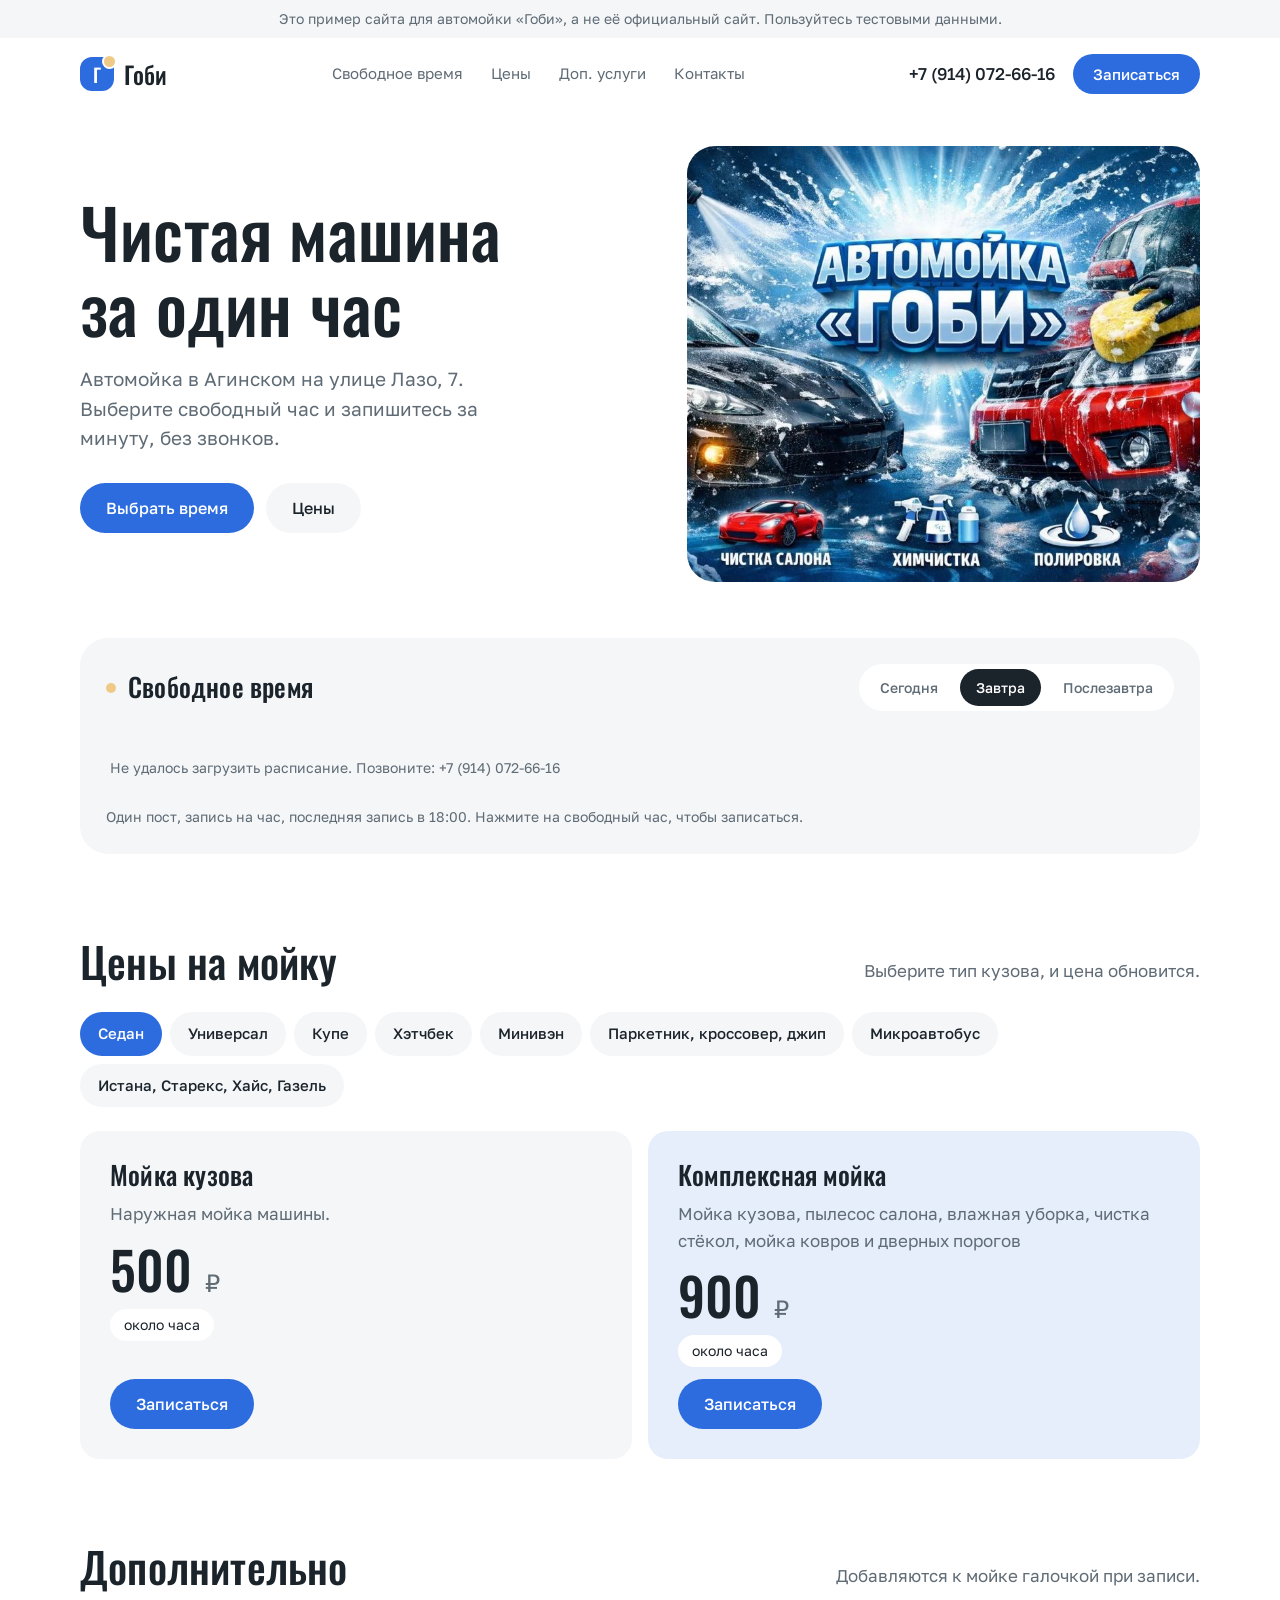
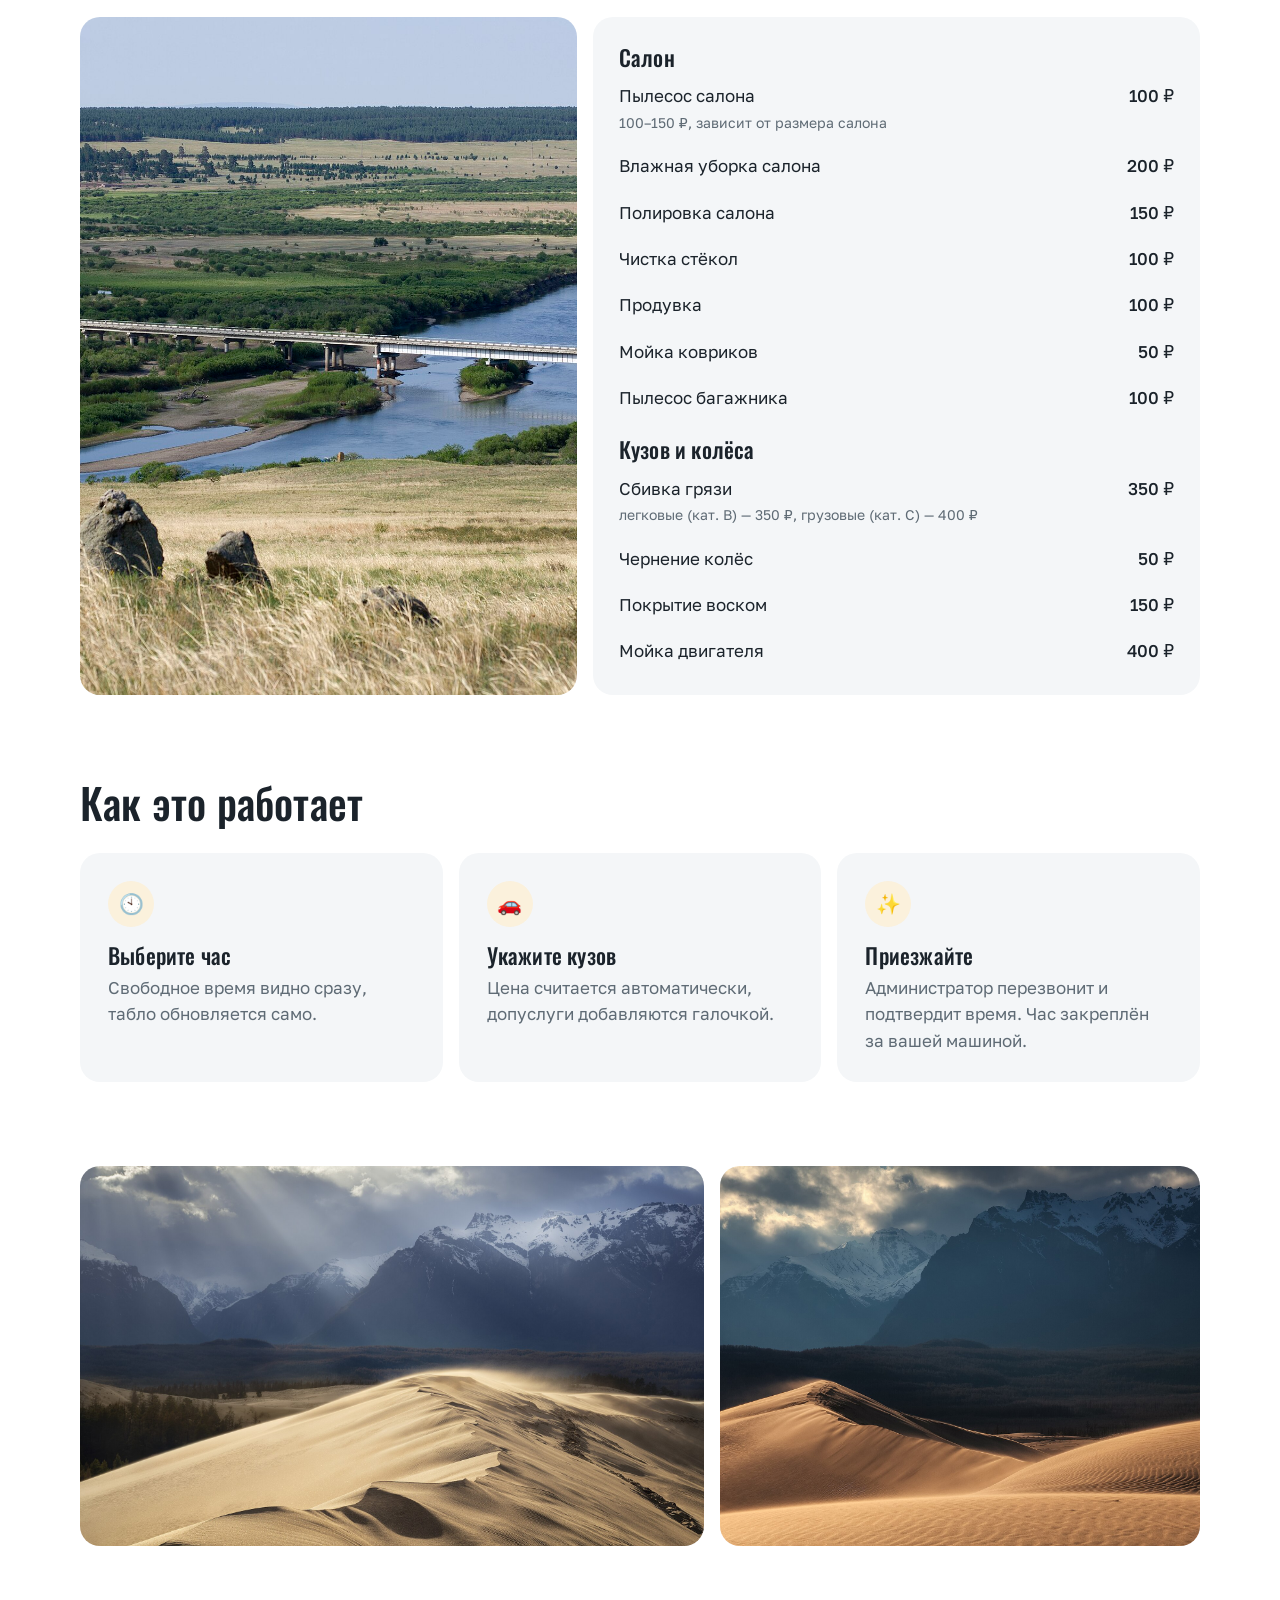
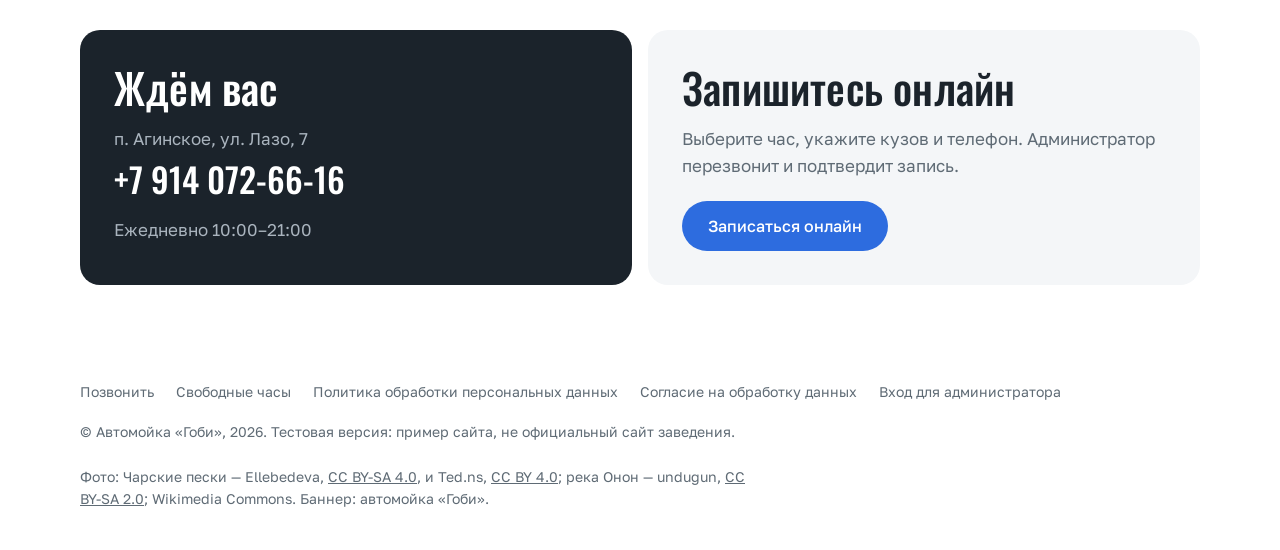
==== index.html @ 4abac0bd "Add files via upload" ====
<!DOCTYPE html>
<html lang="ru">
<head>
<meta name="robots" content="noindex">
<meta charset="utf-8">
<!-- Странице можно грузить только свои файлы, обращаться только к Worker и (после согласия на cookie) к Метрике -->
<meta http-equiv="Content-Security-Policy" content="default-src 'self'; script-src 'self' 'unsafe-inline' https://mc.yandex.ru https://yastatic.net; style-src 'self' 'unsafe-inline'; img-src 'self' data: https://mc.yandex.ru https://mc.yandex.com; font-src 'self'; connect-src 'self' https://gobi-zayavki.kenny-ki.workers.dev https://mc.yandex.ru https://mc.yandex.com; frame-src 'none'; object-src 'none'; base-uri 'self'; form-action 'self'">
<meta name="referrer" content="strict-origin-when-cross-origin">
<meta name="viewport" content="width=device-width, initial-scale=1">
<title>Автомойка «Гоби» — мойка кузова и комплекс в Агинском</title>
<meta name="description" content="Автомойка «Гоби», п. Агинское, ул. Лазо, 7. Мойка кузова от 400 ₽, комплексная мойка от 850 ₽. Онлайн-запись на свободный час, ежедневно с 10:00 до 21:00.">
<meta name="theme-color" content="#ffffff">
<link rel="icon" type="image/png" href="favicon.png">
<link rel="apple-touch-icon" href="apple-touch-icon.png">
<link rel="stylesheet" href="fonts/fonts.css">
<style>
/* «Гоби», новый дизайн: белый фон, мягкие серо-голубые плашки, графитовый текст, синий акцент.
   Изюминка — живое табло свободных часов и песочная точка (отсылка к Гоби) у логотипа и табло. */
:root{
  --bg:#ffffff; --soft:#f4f6f8; --deep:#e9edf1; --ink:#1b232b; --mute:#5f6b75;
  --blue:#2d6cdf; --blue-h:#2358bb; --blue-soft:#e6eefc;
  --sand:#f0c987; --sand-soft:#fbf1dc;
  --r:20px; --r-s:14px;
  --display:Oswald,"Arial Narrow",sans-serif; --text:"Golos Text",system-ui,sans-serif;
}
*{box-sizing:border-box;margin:0}
html{scroll-behavior:smooth;scroll-padding-top:80px;-webkit-text-size-adjust:100%}
body{background:var(--bg);color:var(--ink);font:400 17px/1.55 var(--text);-webkit-font-smoothing:antialiased;overflow-x:hidden}
body.lock{overflow:hidden}
img{display:block;width:100%;height:100%;object-fit:cover}
a{color:inherit;text-decoration:none}
button,input,select{font:inherit;color:inherit}
:focus-visible{outline:3px solid var(--blue);outline-offset:3px}
::selection{background:var(--blue-soft)}
.skip{position:absolute;left:-9999px}.skip:focus{left:16px;top:8px;z-index:99;background:var(--ink);color:#fff;padding:8px 14px;border-radius:999px}
.wrap{max-width:1160px;margin:0 auto;padding:0 20px}
h1,h2,h3{font-family:var(--display);font-weight:500;letter-spacing:.2px;line-height:1.1}
h1{font-size:clamp(40px,6vw,68px)}
h2{font-size:clamp(30px,4vw,42px)}
.btn{display:inline-flex;align-items:center;justify-content:center;gap:8px;border:0;cursor:pointer;font:500 16px var(--text);padding:15px 26px;border-radius:999px;background:var(--blue);color:#fff;transition:transform .2s,background .2s}
.btn:hover{background:var(--blue-h);transform:translateY(-2px)}
.btn:disabled{opacity:.6;cursor:default;transform:none}
.btn.soft{background:var(--soft);color:var(--ink)}
.btn.soft:hover{background:var(--deep)}
.live{display:inline-block;width:10px;height:10px;border-radius:50%;background:var(--sand);animation:pulse 2s infinite;flex:none}
@keyframes pulse{0%{box-shadow:0 0 0 0 rgba(240,201,135,.9)}70%,100%{box-shadow:0 0 0 10px rgba(240,201,135,0)}}

/* плашка тестовой версии */
.demo{background:var(--soft);font-size:14px;text-align:center;padding:8px 20px;color:var(--mute)}

/* шапка */
header{position:sticky;top:0;z-index:40;background:rgba(255,255,255,.96)}
.nav{display:flex;align-items:center;justify-content:space-between;height:72px;gap:16px}
.logo{display:flex;align-items:center;gap:10px;font:500 24px var(--display)}
.logo i{width:34px;height:34px;border-radius:12px;background:var(--blue);color:#fff;display:grid;place-items:center;font-style:normal;font-size:19px;position:relative}
.logo i::after{content:"";position:absolute;right:-3px;top:-3px;width:11px;height:11px;border-radius:50%;background:var(--sand);border:2px solid #fff}
nav{display:flex;gap:28px;color:var(--mute);font-size:15px}
nav a:hover{color:var(--ink)}
.nav-r{display:flex;align-items:center;gap:18px}
.nav-r .btn{padding:11px 20px;font-size:15px}
.tel{font-weight:500}
@media(max-width:860px){nav{display:none}}
@media(max-width:520px){.tel{display:none}}

/* первый экран */
.hero{display:grid;grid-template-columns:1.05fr .95fr;gap:40px;align-items:center;padding:36px 0 56px}
.hero .lead{color:var(--mute);font-size:19px;margin:20px 0 30px;max-width:470px}
.hero .cta{display:flex;gap:12px;flex-wrap:wrap}
.hero .pic{border-radius:28px;overflow:hidden;aspect-ratio:4/3.4;background:var(--soft)}
@media(max-width:820px){.hero{grid-template-columns:1fr;padding-top:12px;gap:24px}.hero .pic{order:-1;aspect-ratio:16/11}}

/* табло — изюминка */
.board{background:var(--soft);border-radius:28px;padding:26px;margin-bottom:84px}
.board-top{display:flex;justify-content:space-between;align-items:center;gap:16px;flex-wrap:wrap;margin-bottom:18px}
.board h2{font-size:26px;display:flex;align-items:center;gap:12px}
.tabs{display:flex;gap:6px;background:#fff;padding:5px;border-radius:999px;overflow-x:auto;scrollbar-width:none}
.tabs button{border:0;background:none;cursor:pointer;font-weight:500;font-size:14px;padding:8px 16px;border-radius:999px;color:var(--mute);white-space:nowrap}
.tabs button[aria-pressed="true"]{background:var(--ink);color:#fff}
.hours{display:grid;grid-template-columns:repeat(auto-fill,minmax(96px,1fr));gap:10px}
.hour{border:0;font:500 18px var(--display);letter-spacing:.5px;padding:16px 0;border-radius:16px;text-align:center;background:transparent;color:#a9b3bd}
.hour.busy,.hour.past{text-decoration:line-through}
.hour.wait{color:var(--mute);text-decoration:none}
.hour.free{background:#fff;color:var(--blue);cursor:pointer;transition:transform .2s,background .2s,color .2s}
.hour.free:hover,.hour.free:focus-visible{background:var(--blue);color:#fff;transform:translateY(-3px)}
.board .note{margin-top:14px;color:var(--mute);font-size:14px}
.hours > p,.hours > .wait:only-child{grid-column:1/-1;text-align:left;padding:16px 4px;margin:0;font:400 16px var(--text);text-decoration:none}
@media(max-width:600px){.board{padding:20px 16px}.hours{grid-template-columns:repeat(3,1fr)}}

/* разделы */
section{margin-bottom:84px}
.head{display:flex;justify-content:space-between;align-items:end;gap:20px;flex-wrap:wrap;margin-bottom:28px}
.head p{color:var(--mute);max-width:380px}

/* цены */
.chips{display:flex;gap:8px;flex-wrap:wrap;margin-bottom:24px}
.chips button{border:0;cursor:pointer;font-weight:500;font-size:15px;padding:10px 18px;border-radius:999px;background:var(--soft);transition:background .2s}
.chips button:hover{background:var(--deep)}
.chips button[aria-pressed="true"]{background:var(--blue);color:#fff}
.plans{display:grid;grid-template-columns:1fr 1fr;gap:16px}
.plan{border-radius:var(--r);padding:30px;background:var(--soft);display:flex;flex-direction:column;gap:12px}
.plan.hl{background:var(--blue-soft)}
.plan h3{font-size:26px}
.plan .price{font:500 52px/1.1 var(--display)}
.plan .price span{font-size:24px;color:var(--mute)}
.plan p{color:var(--mute)}
.plan .time{display:inline-block;align-self:flex-start;background:#fff;border-radius:999px;padding:5px 14px;font-size:14px}
.plan .btn{align-self:flex-start;margin-top:auto}
@media(max-width:700px){.plans{grid-template-columns:1fr}.plan{padding:24px}}

/* допуслуги */
.extras{display:grid;grid-template-columns:.9fr 1.1fr;gap:16px}
.extras .pic{border-radius:var(--r);overflow:hidden;min-height:340px}
.list{background:var(--soft);border-radius:var(--r);padding:12px 26px 20px}
.list h3{font-size:22px;margin:16px 0 4px}
.list ul{list-style:none;padding:0}
.list li{display:grid;grid-template-columns:1fr auto;gap:2px 12px;padding:10px 0}
.list li b{font-weight:500;white-space:nowrap}
.list li small{grid-column:1/-1;color:var(--mute);font-size:14px}
@media(max-width:820px){.extras{grid-template-columns:1fr}.extras .pic{min-height:220px}}

/* как это работает */
.steps{display:grid;grid-template-columns:repeat(3,1fr);gap:16px}
.step{background:var(--soft);border-radius:var(--r);padding:28px}
.step i{width:46px;height:46px;border-radius:50%;background:var(--sand-soft);display:grid;place-items:center;margin-bottom:16px;font-style:normal;font-size:20px}
.step h3{font-size:22px;margin-bottom:8px}
.step p{color:var(--mute)}
@media(max-width:700px){.steps{grid-template-columns:1fr}}

/* фото */
.strip{display:grid;grid-template-columns:1.3fr 1fr;grid-template-rows:380px;gap:16px}
.strip figure{border-radius:var(--r);overflow:hidden}
@media(max-width:700px){.strip{grid-template-columns:1fr;grid-template-rows:none}.strip figure{aspect-ratio:16/10}}

/* контакты */
.contact{display:grid;grid-template-columns:1fr 1fr;gap:16px}
.card{border-radius:var(--r);padding:34px;background:var(--soft)}
.card.dark{background:var(--ink);color:#fff}
.card.dark p{color:#aab4be}
.card.dark a:hover{text-decoration:underline;text-underline-offset:4px}
.card h2{margin-bottom:16px}
.card .big{font:500 34px/1.2 var(--display);display:block;margin:6px 0 18px}
.card .txt{color:var(--mute);margin-bottom:22px}
@media(max-width:700px){.contact{grid-template-columns:1fr}.card{padding:26px}}

/* подвал */
footer{padding:12px 0 40px;color:var(--mute);font-size:14px}
footer .lnk{display:flex;flex-wrap:wrap;gap:8px 22px;margin-bottom:18px}
footer .lnk a:hover,footer .lnk button:hover{color:var(--ink)}
footer .legal{display:flex;justify-content:space-between;gap:24px;flex-wrap:wrap}
footer .legal p{max-width:680px}
footer .legal a{text-decoration:underline}
.cclink{font:inherit;color:inherit;background:none;border:0;padding:0;cursor:pointer}

/* запись: выезжающая панель */
#book{position:fixed;inset:0;z-index:60;visibility:hidden;transition:visibility 0s .38s}
#book.open{visibility:visible;transition:none}
.ovl{position:absolute;inset:0;background:rgba(27,35,43,.45);opacity:0;transition:opacity .3s}
#book.open .ovl{opacity:1}
.drawer{position:absolute;top:0;right:0;bottom:0;width:min(500px,100%);background:#fff;border-radius:28px 0 0 28px;overflow:hidden;display:flex;flex-direction:column;transform:translateX(100%);transition:transform .38s cubic-bezier(.2,.8,.2,1)}
#book.open .drawer{transform:none}
@media(max-width:520px){.drawer{border-radius:0}}
.dh{display:flex;align-items:center;justify-content:space-between;padding:18px 24px;background:var(--soft)}
.dh h2{font-size:28px;display:flex;align-items:center;gap:10px}
.dh h2:focus{outline:none}
.x{width:46px;height:46px;border:0;border-radius:50%;background:#fff;cursor:pointer;display:grid;place-items:center;transition:background .2s}
.x:hover{background:var(--blue-soft)}
.x svg{width:20px;height:20px;stroke:var(--ink);stroke-width:2;fill:none}
.db{flex:1;overflow-y:auto;padding:24px;overscroll-behavior:contain}
#f{display:grid;gap:20px}
#f label,.field{display:grid;gap:8px}
.lbl{font-weight:500}
#f select,#f input:not([type=checkbox]){width:100%;min-height:52px;padding:12px 16px;border:0;border-radius:var(--r-s);background:var(--soft);color:var(--ink);font-size:16px}
#f select{-webkit-appearance:none;appearance:none;padding-right:44px;background:var(--soft) url("data:image/svg+xml,%3Csvg xmlns='http://www.w3.org/2000/svg' viewBox='0 0 24 24' fill='none' stroke='%231b232b' stroke-width='2'%3E%3Cpath d='m6 9 6 6 6-6'/%3E%3C/svg%3E") no-repeat right 14px center/18px}
#f select:focus,#f input:not([type=checkbox]):focus{outline:2px solid var(--blue);outline-offset:0}
input::placeholder{color:var(--mute)}
.hint{font-size:14px;color:var(--mute)}
details.more summary{cursor:pointer;color:var(--blue);font-weight:500;list-style:none;display:flex;align-items:center;gap:8px;min-height:40px}
details.more summary::-webkit-details-marker{display:none}
details.more summary::before{content:"+";width:26px;height:26px;border-radius:50%;background:var(--blue-soft);display:grid;place-items:center;transition:transform .2s}
details.more[open] summary::before{transform:rotate(45deg)}
.ex{display:grid;gap:2px;margin-top:6px}
.ex label{display:grid!important;grid-template-columns:22px 1fr auto;align-items:center;gap:12px!important;min-height:42px;cursor:pointer}
.ex input{width:20px;height:20px;accent-color:var(--blue)}
.ex b{font-weight:500;white-space:nowrap}
.sum{display:flex;justify-content:space-between;align-items:center;gap:12px;padding:16px 18px;border-radius:var(--r-s);background:var(--sand-soft)}
.sum small{display:block;color:var(--mute);font-size:13px}
.sum b{font:500 30px/1 var(--display);white-space:nowrap}
.dd{display:flex;gap:8px;overflow-x:auto;padding-bottom:4px;scrollbar-width:none}
.dd button{flex:0 0 auto;border:0;cursor:pointer;background:var(--soft);border-radius:16px;padding:10px 14px;min-width:66px;font-size:13px;color:var(--mute);transition:background .2s}
.dd button b{display:block;font:500 20px var(--display);color:var(--ink)}
.dd button.on{background:var(--ink);color:#c9d1d9}
.dd button.on b{color:#fff}
.picked{margin-bottom:10px;color:var(--mute);font-size:14px}
.slots{display:grid;grid-template-columns:repeat(auto-fill,minmax(84px,1fr));gap:8px}
.slot{min-height:46px;border:0;border-radius:999px;background:var(--soft);cursor:pointer;font:500 16px var(--display);letter-spacing:.4px;transition:background .15s}
.slot:hover{background:var(--blue-soft)}
.slot.on{background:var(--blue);color:#fff}
.consent{grid-template-columns:22px 1fr!important;align-items:start;font-size:14px;color:var(--mute)}
.consent input{width:20px;height:20px;margin-top:2px;accent-color:var(--blue)}
.consent a{color:var(--blue)}
.ok{display:none;text-align:center;padding:40px 10px}
.ok i{width:72px;height:72px;border-radius:50%;background:var(--blue-soft);display:grid;place-items:center;margin:0 auto 18px;font-style:normal;font-size:32px;color:var(--blue)}
.ok h3{font-size:28px;margin-bottom:10px}
.ok p{color:var(--mute);margin-bottom:24px}
.err{display:none;margin-top:16px;padding:14px 16px;border-radius:var(--r-s);background:#fbe4de;color:#8a2a1c}
.hp{position:absolute;left:-9999px;width:1px;height:1px;overflow:hidden}

/* согласие на cookie (появляется, только если подключена Метрика) */
.cc{position:fixed;left:16px;right:16px;bottom:calc(16px + env(safe-area-inset-bottom));z-index:50;max-width:520px;margin:0 auto;padding:16px 18px;border-radius:18px;background:#fff;box-shadow:0 10px 40px rgba(27,35,43,.18);font-size:14px;line-height:1.5}
.cc a{text-decoration:underline}
.cc .row{display:flex;flex-wrap:wrap;gap:8px;margin-top:12px}
.cc .btn{padding:10px 18px}
.cc .btn.ghost{background:var(--soft);color:var(--ink)}

@media (prefers-reduced-motion:reduce){
  html{scroll-behavior:auto}
  .drawer,.ovl{transition:none}
  .live{animation:none}
}
</style>
</head>
<body>
<a class="skip" href="#tablo">Перейти к записи</a>
<div class="demo" role="note">Это пример сайта для автомойки «Гоби», а не её официальный сайт. Пользуйтесь тестовыми данными.</div>

<header>
  <div class="wrap nav">
    <a class="logo" href="#" aria-label="Автомойка «Гоби», наверх"><i aria-hidden="true">Г</i>Гоби</a>
    <nav aria-label="Разделы"><a href="#tablo">Свободное время</a><a href="#ceny">Цены</a><a href="#dop">Доп. услуги</a><a href="#kontakty">Контакты</a></nav>
    <div class="nav-r">
      <a class="tel" id="h-tel" href="tel:+79140726616">+7 (914) 072-66-16</a>
      <button class="btn" type="button" data-book>Записаться</button>
    </div>
  </div>
</header>

<main class="wrap">

  <div class="hero">
    <div>
      <h1>Чистая машина за&nbsp;один час</h1>
      <p class="lead">Автомойка в Агинском на улице Лазо, 7. Выберите свободный час и запишитесь за минуту, без звонков.</p>
      <div class="cta">
        <a class="btn" href="#tablo">Выбрать время</a>
        <a class="btn soft" href="#ceny">Цены</a>
      </div>
    </div>
    <div class="pic"><img src="img/banner.jpg" width="1000" height="666" alt="Баннер автомойки «Гоби»" fetchpriority="high"></div>
  </div>

  <div class="board" id="tablo" role="region" aria-labelledby="h-tablo">
    <div class="board-top">
      <h2 id="h-tablo"><span class="live" aria-hidden="true"></span>Свободное время</h2>
      <div class="tabs" id="days-tabs" aria-label="День"></div>
    </div>
    <div class="hours" id="rows" aria-live="polite"><span class="hour wait">Загружаем…</span></div>
    <noscript><p class="note">Расписание видно с включённым JavaScript. Записаться можно по телефону +7 914 072-66-16.</p></noscript>
    <p class="note" id="board-note">Один пост, запись на час, последняя запись в 18:00. Нажмите на свободный час, чтобы записаться.</p>
  </div>

  <section id="ceny" aria-labelledby="h-ceny">
    <div class="head">
      <h2 id="h-ceny">Цены на мойку</h2>
      <p>Выберите тип кузова, и цена обновится.</p>
    </div>
    <div class="chips" id="chips" aria-label="Тип кузова"></div>
    <div class="plans" id="plans"></div>
  </section>

  <section id="dop" aria-labelledby="h-dop">
    <div class="head"><h2 id="h-dop">Дополнительно</h2><p>Добавляются к мойке галочкой при записи.</p></div>
    <div class="extras">
      <figure class="pic"><img src="img/onon.jpg" width="1920" height="1272" alt="Степь и река Онон в Забайкальском крае" loading="lazy"></figure>
      <div class="list" id="extras-list"></div>
    </div>
  </section>

  <section aria-labelledby="h-how">
    <div class="head"><h2 id="h-how">Как это работает</h2></div>
    <div class="steps">
      <div class="step"><i aria-hidden="true">🕙</i><h3>Выберите час</h3><p>Свободное время видно сразу, табло обновляется само.</p></div>
      <div class="step"><i aria-hidden="true">🚗</i><h3>Укажите кузов</h3><p>Цена считается автоматически, допуслуги добавляются галочкой.</p></div>
      <div class="step"><i aria-hidden="true">✨</i><h3>Приезжайте</h3><p>Администратор перезвонит и подтвердит время. Час закреплён за вашей машиной.</p></div>
    </div>
  </section>

  <section aria-label="Забайкалье">
    <div class="strip">
      <figure><img src="img/chara.jpg" width="1920" height="1284" alt="Чарские пески, Забайкальский край" loading="lazy"></figure>
      <figure><img src="img/desert.jpg" width="1920" height="1280" alt="Дюны Чарских песков на фоне гор" loading="lazy"></figure>
    </div>
  </section>

  <section id="kontakty" aria-labelledby="h-kont">
    <div class="contact">
      <div class="card dark">
        <h2 id="h-kont">Ждём вас</h2>
        <p><a id="c-addr" href="https://yandex.ru/maps/?text=%D0%90%D0%B3%D0%B8%D0%BD%D1%81%D0%BA%D0%BE%D0%B5%2C%20%D1%83%D0%BB%D0%B8%D1%86%D0%B0%20%D0%9B%D0%B0%D0%B7%D0%BE%2C%207" target="_blank" rel="noopener">п. Агинское, ул. Лазо, 7</a></p>
        <a class="big" id="c-tel" href="tel:+79140726616">+7 914 072-66-16</a>
        <p id="c-hrs">Ежедневно 10:00–21:00</p>
      </div>
      <div class="card">
        <h2>Запишитесь онлайн</h2>
        <p class="txt">Выберите час, укажите кузов и телефон. Администратор перезвонит и подтвердит запись.</p>
        <button class="btn" type="button" data-book>Записаться онлайн</button>
      </div>
    </div>
  </section>
</main>

<footer>
  <div class="wrap">
    <div class="lnk" id="foot-lnk">
      <a href="tel:+79140726616">Позвонить</a>
      <a href="#tablo">Свободные часы</a>
      <a href="privacy.html">Политика обработки персональных данных</a>
      <a href="soglasie.html">Согласие на обработку данных</a>
      <a href="admin.html">Вход для администратора</a>
    </div>
    <div class="legal">
      <p>© <span id="fbrand">Автомойка «Гоби»</span>, 2026. Тестовая версия: пример сайта, не официальный сайт заведения.</p>
      <p>Фото: Чарские пески — Ellebedeva, <a href="https://creativecommons.org/licenses/by-sa/4.0/" target="_blank" rel="noopener">CC BY-SA 4.0</a>, и Ted.ns, <a href="https://creativecommons.org/licenses/by/4.0/" target="_blank" rel="noopener">CC BY 4.0</a>; река Онон — undugun, <a href="https://creativecommons.org/licenses/by-sa/2.0/" target="_blank" rel="noopener">CC BY-SA 2.0</a>; Wikimedia Commons. Баннер: автомойка «Гоби».</p>
    </div>
  </div>
</footer>

<div id="book">
  <div class="ovl" id="ovl"></div>
  <aside class="drawer" id="drawer" role="dialog" aria-modal="true" aria-labelledby="dtitle" aria-hidden="true">
    <div class="dh">
      <h2 id="dtitle" tabindex="-1"><span class="live" aria-hidden="true"></span>Запись на мойку</h2>
      <button class="x" type="button" id="dclose" aria-label="Закрыть"><svg viewBox="0 0 24 24" aria-hidden="true"><path d="M6 6l12 12M18 6 6 18"/></svg></button>
    </div>
    <div class="db">
      <form id="f">
        <label><span class="lbl">Кузов</span><select name="level" id="level"></select></label>
        <label><span class="lbl">Мойка</span><select name="service" id="svc"></select></label>
        <details class="more" id="more"><summary>Добавить услуги</summary><div class="ex" id="ex"></div></details>
        <p class="sum" id="sum"></p>
        <div class="field"><span class="lbl">День</span><div class="dd" id="days"></div></div>
        <div class="field"><span class="lbl">Время</span><div id="times" aria-live="polite"></div></div>
        <label><span class="lbl">Имя</span><input name="name" required autocomplete="given-name" maxlength="40" placeholder="Как к вам обращаться"></label>
        <label><span class="lbl">Телефон</span><input name="phone" aria-describedby="phint" type="tel" inputmode="tel" required autocomplete="tel" maxlength="18" placeholder="+7 (___) ___-__-__" pattern="\+7 \(\d{3}\) \d{3}-\d{2}-\d{2}" title="Введите номер полностью: +7 (999) 123-45-67"><span class="hint" id="phint">Перезвоним, чтобы подтвердить время</span></label>
        <!-- ловушка для ботов: поле скрыто от людей и программ чтения с экрана -->
        <label class="hp" aria-hidden="true">Сайт<input name="website" tabindex="-1" autocomplete="off"></label>
        <label class="consent"><input type="checkbox" name="consent" required><span>Я даю <a href="soglasie.html" target="_blank" rel="noopener">согласие на обработку персональных данных</a> (имя и телефон) для записи на мойку</span></label>
        <button class="btn" type="submit">Отправить заявку</button>
      </form>
      <div class="ok" id="ok" role="status">
        <i aria-hidden="true">✓</i>
        <h3>Заявка принята</h3>
        <p id="ok-text">Мы перезвоним и подтвердим время.</p>
        <button class="btn" type="button" id="again">Готово</button>
      </div>
      <p class="err" id="err" role="alert"></p>
    </div>
  </aside>
</div>

<script>
var WORKER_URL = 'https://gobi-zayavki.kenny-ki.workers.dev';
var STEP = 60; // мойка записывает на целый час
var DAYKEYS = {'Пн':1,'Вт':2,'Ср':3,'Чт':4,'Пт':5,'Сб':6,'Вс':0};
function parseHours(o){
  var r = {};
  Object.keys(o).forEach(function(k){
    var m = /^(\d{1,2}):(\d{2})-(\d{1,2}):(\d{2})$/.exec(String(o[k]).trim());
    if (m && k in DAYKEYS) r[DAYKEYS[k]] = [+m[1] + m[2] / 60, +m[3] + m[4] / 60];
  });
  return r;
}
function el(t, c, x){ var n = document.createElement(t); if (c) n.className = c; if (x != null) n.textContent = x; return n; }
function money(n){ return String(n).replace(/\B(?=(\d{3})+(?!\d))/g, ' ') + ' ₽'; }
function p2(n){ return ('0' + n).slice(-2); }
function hm(m){ return p2(Math.floor(m / 60)) + ':' + (m % 60 ? '30' : '00'); }
function cells(start, dur){ var o = []; for (var m = start; m < start + dur; m += 30) o.push(hm(m)); return o; }
function isoOf(d){ return d.getFullYear() + '-' + p2(d.getMonth() + 1) + '-' + p2(d.getDate()); }
function fullDate(d){ return d.toLocaleDateString('ru-RU', {weekday:'long', day:'numeric', month:'long'}); }
function nowMin(){ var n = new Date(); return n.getHours() * 60 + n.getMinutes(); }

// Выезжающая форма
var book = document.getElementById('book'), drawer = document.getElementById('drawer'), lastFocus = null, api = null;
function openBook(opts){
  lastFocus = document.activeElement;
  document.body.classList.add('lock'); book.classList.add('open'); drawer.setAttribute('aria-hidden', 'false');
  if (api) api.prefill(opts || {});
  setTimeout(function(){ document.getElementById('dtitle').focus({preventScroll: true}); }, 350);
}
function closeBook(){
  document.body.classList.remove('lock'); book.classList.remove('open'); drawer.setAttribute('aria-hidden', 'true');
  if (lastFocus) lastFocus.focus({preventScroll: true});
}
document.addEventListener('click', function(e){
  var b = e.target.closest('[data-book]');
  if (b){ e.preventDefault(); openBook({service: b.dataset.service, level: b.dataset.level, date: b.dataset.date, time: b.dataset.time}); }
});
document.getElementById('ovl').onclick = closeBook;
document.getElementById('dclose').onclick = closeBook;
document.getElementById('again').onclick = closeBook;
document.addEventListener('keydown', function(e){
  if (!book.classList.contains('open')) return;
  if (e.key === 'Escape') closeBook();
  if (e.key === 'Tab'){ // фокус не уходит из формы
    var f = drawer.querySelectorAll('button,input,select,a[href],summary'), v = [].filter.call(f, function(x){ return x.offsetParent; });
    if (!v.length) return;
    if (e.shiftKey && document.activeElement === v[0]){ e.preventDefault(); v[v.length - 1].focus(); }
    else if (!e.shiftKey && document.activeElement === v[v.length - 1]){ e.preventDefault(); v[0].focus(); }
  }
});

// Занятые получасы по дням: общий запас для табло и формы
var busy = {};
function loadBusy(mid, iso, done){
  var key = mid + '|' + iso;
  if (Array.isArray(busy[key])){ done(); return; }
  fetch(WORKER_URL + '?master=' + mid + '&date=' + iso, {cache: 'no-store'})
    .then(function(r){ return r.ok ? r.json() : Promise.reject(); })
    .then(function(a){ busy[key] = a; })
    .catch(function(){ busy[key] = 'err'; })
    .then(done);
}

function start(CFG){
initCookies(CFG.metrika);
var AHEAD = CFG.ahead, SHOP = CFG.shop, LEVELS = CFG.levels, SERVICES = CFG.services;
var POSTS = CFG.masters.map(function(m){ return {id: m.id, name: m.name, h: parseHours(m.hours)}; }).filter(function(m){ return Object.keys(m.h).length; });
var POST = POSTS[0];
var MAIN = SERVICES.filter(function(s){ return LEVELS.some(function(l){ return s.prices[l] && s.prices[l].minutes; }); });
var EXTRAS = SERVICES.filter(function(s){ return MAIN.indexOf(s) < 0; });
function priceOf(s, l){ var p = s.prices[l]; return p ? p.price : null; }
function svcByName(n){ return SERVICES.filter(function(s){ return s.name === n; })[0]; }
function minPrice(s){ return Math.min.apply(null, LEVELS.map(function(l){ var p = priceOf(s, l); return p == null ? Infinity : p; })); }
function maxPrice(s){ return Math.max.apply(null, LEVELS.map(function(l){ var p = priceOf(s, l); return p == null ? -Infinity : p; })); }

// Контакты и часы из настроек
document.getElementById('c-hrs').textContent = SHOP.hours.map(function(r){ return r[0] + ' ' + r[1]; }).join(', ');
var telHref = 'tel:' + SHOP.phone.replace(/[^\d+]/g, '');
var tel = document.getElementById('c-tel'); tel.textContent = SHOP.phone.replace(/[()]/g, '').replace(/\s+/g, ' '); tel.href = telHref;
var ht = document.getElementById('h-tel'); ht.textContent = SHOP.phone; ht.href = telHref;

// ---- цены: кузов меняет цены в двух карточках ----
var A = MAIN[0], B = MAIN[1] || MAIN[0], curLevel = LEVELS[0];
var chipsEl = document.getElementById('chips'), plansEl = document.getElementById('plans'), planEls = [];
[A, B].forEach(function(s, i){
  if (i && B === A) return;
  var c = el('div', 'plan' + (i ? ' hl' : ''));
  c.appendChild(el('h3', '', s.name));
  c.appendChild(el('p', '', s.desc || 'Наружная мойка машины.'));
  var pr = el('div', 'price'); c.appendChild(pr);
  var tm = el('span', 'time'); c.appendChild(tm);
  var bt = el('button', 'btn', 'Записаться'); bt.type = 'button'; bt.dataset.book = ''; bt.dataset.service = s.name; c.appendChild(bt);
  plansEl.appendChild(c); planEls.push({s: s, pr: pr, tm: tm, bt: bt});
});
function setLevel(l){
  curLevel = l;
  [].forEach.call(chipsEl.children, function(b){ b.setAttribute('aria-pressed', b.textContent === l); });
  planEls.forEach(function(x){
    var p = x.s.prices[l]; x.pr.textContent = '';
    x.pr.appendChild(document.createTextNode(p ? String(p.price).replace(/\B(?=(\d{3})+(?!\d))/g, ' ') + ' ' : '—'));
    if (p) x.pr.appendChild(el('span', '', '₽'));
    x.tm.textContent = p && p.minutes ? (p.minutes === 60 ? 'около часа' : p.minutes + ' минут') : 'по записи';
    x.bt.dataset.level = l;
  });
}
LEVELS.forEach(function(l){ var b = el('button', '', l); b.type = 'button'; b.onclick = function(){ setLevel(l); }; chipsEl.appendChild(b); });
setLevel(curLevel);

// ---- список допуслуг ----
var xl = document.getElementById('extras-list'), GR = [];
EXTRAS.forEach(function(s){ if (GR.indexOf(s.group || 'Другое') < 0) GR.push(s.group || 'Другое'); });
GR.forEach(function(g){
  xl.appendChild(el('h3', '', g)); var ul = el('ul');
  EXTRAS.filter(function(s){ return (s.group || 'Другое') === g; }).forEach(function(s){
    var lo = minPrice(s), hi = maxPrice(s), li = el('li');
    li.appendChild(el('span', '', s.name)); li.appendChild(el('b', '', (lo < hi ? 'от ' : '') + money(lo)));
    if (s.desc) li.appendChild(el('small', '', s.desc)); ul.appendChild(li);
  });
  xl.appendChild(ul);
});

// ---- табло: сегодня, завтра, послезавтра ----
var base = new Date(); base = new Date(base.getFullYear(), base.getMonth(), base.getDate());
function dayAt(k){ return new Date(base.getFullYear(), base.getMonth(), base.getDate() + k); }
var tabs = document.getElementById('days-tabs'), rowsEl = document.getElementById('rows'), boardDay = 0;
var DUR = Math.min.apply(null, MAIN.map(function(s){ return Math.min.apply(null, LEVELS.map(function(l){ var p = s.prices[l]; return p && p.minutes ? p.minutes : Infinity; })); }));
['Сегодня', 'Завтра', 'Послезавтра'].forEach(function(name, k){
  var b = el('button', '', name); b.type = 'button';
  b.setAttribute('aria-label', name + ', ' + dayAt(k).toLocaleDateString('ru-RU', {day: 'numeric', month: 'long'}));
  b.setAttribute('aria-pressed', k === 0);
  b.onclick = function(){ boardDay = k; [].forEach.call(tabs.children, function(x, i){ x.setAttribute('aria-pressed', i === k); }); renderBoard(); };
  tabs.appendChild(b);
});
function renderBoard(){
  var k = boardDay, d = dayAt(k), iso = isoOf(d), h = POST.h[d.getDay()], b = busy[POST.id + '|' + iso];
  rowsEl.innerHTML = '';
  if (!h){ rowsEl.appendChild(el('span', 'hour wait', 'В этот день мойка закрыта')); return; }
  if (b === 'err'){ rowsEl.appendChild(el('p', 'note', 'Не удалось загрузить расписание. Позвоните: ' + SHOP.phone)); return; }
  for (var m = h[0] * 60; m + DUR <= h[1] * 60; m += STEP){
    var t = hm(m), past = k === 0 && m < nowMin() + 30, x;
    var free = Array.isArray(b) && !past && cells(m, DUR).every(function(c){ return b.indexOf(c) < 0; });
    if (free){
      x = el('button', 'hour free', t); x.type = 'button'; x.dataset.book = ''; x.dataset.date = iso; x.dataset.time = t;
      x.setAttribute('aria-label', 'Записаться на ' + t + ', ' + fullDate(d));
    } else {
      x = el('span', 'hour ' + (past ? 'past' : Array.isArray(b) ? 'busy' : 'wait'), t);
      x.setAttribute('aria-label', t + ': ' + (past ? 'прошло' : Array.isArray(b) ? 'занято' : 'загружаем'));
    }
    rowsEl.appendChild(x);
  }
  if (!Array.isArray(b)) loadBusy(POST.id, iso, function(){ if (boardDay === k) renderBoard(); });
}
(function(){ var h = POST.h[base.getDay()]; if (!h || nowMin() + 30 > h[1] * 60 - DUR){ boardDay = 1; [].forEach.call(tabs.children, function(x, i){ x.setAttribute('aria-pressed', i === 1); }); } })();
renderBoard();
setInterval(function(){ if (!document.hidden && !book.classList.contains('open')){ busy = {}; renderBoard(); } }, 60000);

// ---- форма записи ----
var form = document.getElementById('f');
var nameEl = form.elements['name'], phoneEl = form.elements['phone'];
var levelEl = document.getElementById('level'), svcEl = document.getElementById('svc'), exEl = document.getElementById('ex');
var selDate = null, selTime = null, DAYS = [], byIso = {};
LEVELS.forEach(function(l){ var o = el('option', '', l); o.value = l; levelEl.appendChild(o); });
function curSvc(){ return svcByName(svcEl.value); }
function curMin(){ var p = curSvc().prices[levelEl.value]; return p && p.minutes ? p.minutes : DUR; }
function fillServices(want){
  var keep = want || svcEl.value; svcEl.innerHTML = '';
  MAIN.forEach(function(s){ var p = s.prices[levelEl.value]; if (!p || !p.minutes) return;
    var o = el('option', '', s.name + ' — ' + money(p.price)); o.value = s.name; svcEl.appendChild(o); });
  svcEl.value = keep; if (svcEl.selectedIndex < 0) svcEl.selectedIndex = 0;
}
function fillExtras(){
  var on = chosenExtras(); exEl.innerHTML = '';
  EXTRAS.forEach(function(s){ var p = priceOf(s, levelEl.value); if (p == null) return;
    var lb = el('label'), cb = el('input'); cb.type = 'checkbox'; cb.value = s.name; cb.checked = on.indexOf(s.name) >= 0; cb.onchange = renderSum;
    lb.appendChild(cb); lb.appendChild(el('span', '', s.name)); lb.appendChild(el('b', '', money(p))); exEl.appendChild(lb); });
}
function chosenExtras(){ return [].map.call(exEl.querySelectorAll('input:checked'), function(i){ return i.value; }); }
function renderSum(){
  var t = document.getElementById('sum'), total = curSvc().prices[levelEl.value].price, ex = chosenExtras();
  ex.forEach(function(n){ total += priceOf(svcByName(n), levelEl.value) || 0; });
  t.textContent = '';
  var l = el('span', '', 'Итого'); l.appendChild(el('small', '', ex.length ? 'мойка и ' + ex.length + ' доп.' : 'только мойка'));
  t.appendChild(l); t.appendChild(el('b', '', money(total)));
}

nameEl.addEventListener('input', function(){
  var pos = this.selectionStart;
  this.value = this.value.replace(/[^A-Za-zА-Яа-яЁё\s-]/g, '').replace(/(^|[\s-])([a-zа-яё])/g, function(m, a, b){ return a + b.toUpperCase(); });
  this.setSelectionRange(pos, pos);
});
function fmtPhone(v){
  var d = v.replace(/\D/g, '');
  if (d[0] === '7' || d[0] === '8') d = d.slice(1);
  if (d.length > 10 && (d[0] === '7' || d[0] === '8')) d = d.slice(1);
  d = d.slice(0, 10);
  var o = '+7 (' + d.slice(0, 3);
  if (d.length > 3) o += ') ' + d.slice(3, 6);
  if (d.length > 6) o += '-' + d.slice(6, 8);
  if (d.length > 8) o += '-' + d.slice(8, 10);
  return o;
}
phoneEl.addEventListener('focus', function(){ if (!this.value) this.value = '+7 ('; });
phoneEl.addEventListener('input', function(){ this.value = fmtPhone(this.value); });
phoneEl.addEventListener('blur', function(){ if (fmtPhone(this.value) === '+7 (') this.value = ''; });

// Дни: лента на AHEAD дней вперёд, только рабочие
function buildDays(){
  DAYS = []; byIso = {};
  for (var k = 0; k < AHEAD; k++){
    var d = dayAt(k), h = POST.h[d.getDay()];
    if (!h) continue;
    if (k === 0 && nowMin() + 30 > h[1] * 60 - DUR) continue;
    var x = {d: d, k: k, iso: isoOf(d)}; DAYS.push(x); byIso[x.iso] = x;
  }
}
function renderDays(){
  var box = document.getElementById('days'); box.innerHTML = '';
  DAYS.forEach(function(x){
    var b = el('button', selDate === x ? 'on' : ''); b.type = 'button';
    b.appendChild(document.createTextNode(x.k === 0 ? 'Сегодня' : x.k === 1 ? 'Завтра' : x.d.toLocaleDateString('ru-RU', {weekday: 'short'})));
    b.appendChild(el('b', '', x.d.getDate()));
    b.setAttribute('aria-label', fullDate(x.d)); b.setAttribute('aria-pressed', selDate === x);
    b.onclick = function(){ pickDay(x); };
    box.appendChild(b);
    if (selDate === x) setTimeout(function(){ box.scrollLeft = Math.max(0, b.offsetLeft - box.offsetLeft - 8); }, 0);
  });
}
function pickDay(x, keepTime){
  selDate = x; if (!keepTime) selTime = null;
  if (!x){ renderDays(); document.getElementById('times').textContent = 'Свободных дней в ближайшее время нет. Позвоните нам.'; return; }
  renderDays(); renderTimes(); loadBusy(POST.id, x.iso, function(){ if (selDate === x) renderTimes(); });
}
function renderTimes(){
  var box = document.getElementById('times'), b = busy[POST.id + '|' + selDate.iso];
  if (!b){ box.textContent = 'Загружаем свободное время…'; return; }
  if (b === 'err'){ box.textContent = 'Не удалось загрузить расписание. Позвоните нам.'; return; }
  var dur = curMin(), h = POST.h[selDate.d.getDay()];
  box.innerHTML = ''; box.appendChild(el('p', 'picked', fullDate(selDate.d)));
  var grid = el('div', 'slots'), any = false;
  for (var m = h[0] * 60; m + dur <= h[1] * 60; m += STEP){
    var t = hm(m), past = selDate.k === 0 && m < nowMin() + 30;
    if (past || !cells(m, dur).every(function(c){ return b.indexOf(c) < 0; })){ if (selTime === t) selTime = null; continue; }
    any = true;
    var btn = el('button', 'slot' + (selTime === t ? ' on' : ''), t); btn.type = 'button';
    btn.setAttribute('aria-pressed', selTime === t);
    btn.onclick = (function(tt){ return function(){ selTime = tt; renderTimes(); }; })(t);
    grid.appendChild(btn);
  }
  if (any) box.appendChild(grid); else box.appendChild(el('p', '', 'На этот день всё занято. Выберите другой день.'));
}
levelEl.addEventListener('change', function(){ fillServices(); fillExtras(); renderSum(); if (selDate) renderTimes(); });
svcEl.addEventListener('change', function(){ renderSum(); if (selDate) renderTimes(); });

function showErr(msg){ var e = document.getElementById('err'); e.textContent = msg; e.style.display = 'block'; }
form.addEventListener('submit', async function(e){
  e.preventDefault();
  document.getElementById('err').style.display = 'none';
  if (!selTime){ showErr('Выберите день и время.'); return; }
  var btn = form.querySelector('button[type=submit]');
  btn.disabled = true; btn.textContent = 'Отправляем...';
  var data = {name: nameEl.value, phone: phoneEl.value, level: levelEl.value, service: svcEl.value, extras: chosenExtras(), master: POST.id,
    date: selDate.iso, time: selTime, label: fullDate(selDate.d), consent: form.elements['consent'].checked, hp: form.elements['website'].value};
  try {
    var r = await fetch(WORKER_URL, {method: 'POST', headers: {'Content-Type': 'application/json'}, body: JSON.stringify(data)});
    if (r.status === 409){
      delete busy[POST.id + '|' + selDate.iso]; selTime = null; pickDay(selDate);
      throw new Error('Этот час только что заняли. Выберите другой.');
    }
    if (r.status === 429) throw new Error('Слишком много заявок с вашего устройства. Позвоните нам: ' + SHOP.phone);
    if (!r.ok) throw new Error('Не удалось отправить заявку. Позвоните нам, мы запишем вас сразу.');
    document.getElementById('ok-text').textContent = fullDate(selDate.d) + ', ' + selTime + '. Мы перезвоним и подтвердим время.';
    delete busy[POST.id + '|' + selDate.iso]; renderBoard();
    form.style.display = 'none';
    document.getElementById('ok').style.display = 'block';
  } catch (err) {
    showErr(err.message || 'Не удалось отправить заявку. Позвоните нам.');
    btn.disabled = false; btn.textContent = 'Отправить заявку';
  }
});

fillServices(); fillExtras(); renderSum(); buildDays(); pickDay(DAYS[0]);
api = { prefill: function(o){
  if (form.style.display === 'none'){ // после отправленной заявки форма снова пустая
    form.reset(); form.style.display = ''; document.getElementById('ok').style.display = 'none';
    var sb = form.querySelector('button[type=submit]'); sb.disabled = false; sb.textContent = 'Отправить заявку';
  }
  document.getElementById('err').style.display = 'none';
  var lv = o.level || curLevel;
  if (LEVELS.indexOf(lv) >= 0) levelEl.value = lv;
  fillServices(o.service); fillExtras(); renderSum(); buildDays();
  var x = (o.date && byIso[o.date]) || (selDate && byIso[selDate.iso]) || DAYS[0];
  if (o.time) selTime = o.time;
  pickDay(x, !!o.time);
} };
}

// ---- cookie ----
// Сам сайт cookie не ставит. Если в настройках указан номер счётчика Метрики (metrika),
// счётчик загружается только после согласия посетителя. Без номера баннера нет: спрашивать не о чем.
var CC_KEY = 'cookie-consent';
function ccGet(){ try { return localStorage.getItem(CC_KEY); } catch (e) { return null; } }
function ccSet(v){ try { localStorage.setItem(CC_KEY, v); } catch (e) {} }
function loadMetrika(id){
  (function(m, e, t, r, i, k, a){ m[i] = m[i] || function(){ (m[i].a = m[i].a || []).push(arguments); }; m[i].l = 1 * new Date();
    k = e.createElement(t); a = e.getElementsByTagName(t)[0]; k.async = 1; k.src = r; a.parentNode.insertBefore(k, a);
  })(window, document, 'script', 'https://mc.yandex.ru/metrika/tag.js', 'ym');
  ym(+id, 'init', {clickmap: true, trackLinks: true, accurateTrackBounce: true});
}
function dropMetrikaCookies(){ // отзыв согласия: стираем cookie Метрики
  document.cookie.split(';').forEach(function(c){
    var n = c.split('=')[0].trim();
    if (/^_ym/.test(n)) [location.hostname, '.' + location.hostname].forEach(function(d){
      document.cookie = n + '=; expires=Thu, 01 Jan 1970 00:00:00 GMT; path=/; domain=' + d;
    });
  });
}
function cookieBanner(id){
  var old = document.getElementById('cc'); if (old) old.remove();
  var b = el('div', 'cc'); b.id = 'cc'; b.setAttribute('role', 'region'); b.setAttribute('aria-label', 'Согласие на cookie');
  var p = el('p', '', 'Мы хотим считать посещения сайта с помощью Яндекс Метрики, она использует cookie. Включим её, только если вы согласны. ');
  var a = el('a', '', 'Подробнее'); a.href = 'privacy.html#cookie'; p.appendChild(a);
  var row = el('div', 'row'), yes = el('button', 'btn', 'Согласен'), no = el('button', 'btn ghost', 'Отказаться');
  yes.type = no.type = 'button';
  yes.onclick = function(){ var was = ccGet(); ccSet('yes'); b.remove(); if (was !== 'yes') loadMetrika(id); };
  no.onclick = function(){ var was = ccGet(); ccSet('no'); b.remove(); if (was === 'yes'){ dropMetrikaCookies(); location.reload(); } };
  row.appendChild(yes); row.appendChild(no); b.appendChild(p); b.appendChild(row); document.body.appendChild(b);
}
function initCookies(id){
  if (!/^\d{5,12}$/.test(String(id || ''))) return;
  var v = ccGet();
  if (v === 'yes') loadMetrika(id); else if (v !== 'no') cookieBanner(id);
  // в подвале ссылка, чтобы передумать в любой момент
  var f = document.getElementById('foot-lnk'), s = el('button', 'cclink', 'Настройки cookie');
  s.type = 'button'; s.onclick = function(){ cookieBanner(id); }; f.appendChild(s);
}

function getJson(u){ return fetch(u, {cache: 'no-cache'}).then(function(r){ if (!r.ok) throw new Error(u + ': ' + r.status); return r.json(); }); }
getJson(WORKER_URL + '/config').catch(function(){ return getJson('config.json'); })
  .then(start)
  .catch(function(e){ console.error(e); document.getElementById('rows').innerHTML = '<p class="note">Не удалось загрузить настройки сайта. Позвоните нам: +7 914 072-66-16.</p>'; });
</script>
</body>
</html>
---- fonts/fonts.css ----
/* Шрифты лежат на самом сайте, а не грузятся с Google Fonts: так IP посетителей не уходит за рубеж (152-ФЗ). Лицензии рядом. */
@font-face{font-family:'Oswald';font-style:normal;font-weight:500 700;font-display:swap;src:url(Oswald-cyrillic-500.woff2) format('woff2');unicode-range:U+0301, U+0400-045F, U+0490-0491, U+04B0-04B1, U+2116}
@font-face{font-family:'Oswald';font-style:normal;font-weight:500 700;font-display:swap;src:url(Oswald-latin-500.woff2) format('woff2');unicode-range:U+0000-00FF, U+0131, U+0152-0153, U+02BB-02BC, U+02C6, U+02DA, U+02DC, U+0304, U+0308, U+0329, U+2000-206F, U+20AC, U+2122, U+2191, U+2193, U+2212, U+2215, U+FEFF, U+FFFD}
@font-face{font-family:'Golos Text';font-style:normal;font-weight:400 600;font-display:swap;src:url(GolosText-cyrillic-400.woff2) format('woff2');unicode-range:U+0301, U+0400-045F, U+0490-0491, U+04B0-04B1, U+2116}
@font-face{font-family:'Golos Text';font-style:normal;font-weight:400 600;font-display:swap;src:url(GolosText-latin-400.woff2) format('woff2');unicode-range:U+0000-00FF, U+0131, U+0152-0153, U+02BB-02BC, U+02C6, U+02DA, U+02DC, U+0304, U+0308, U+0329, U+2000-206F, U+20AC, U+2122, U+2191, U+2193, U+2212, U+2215, U+FEFF, U+FFFD}
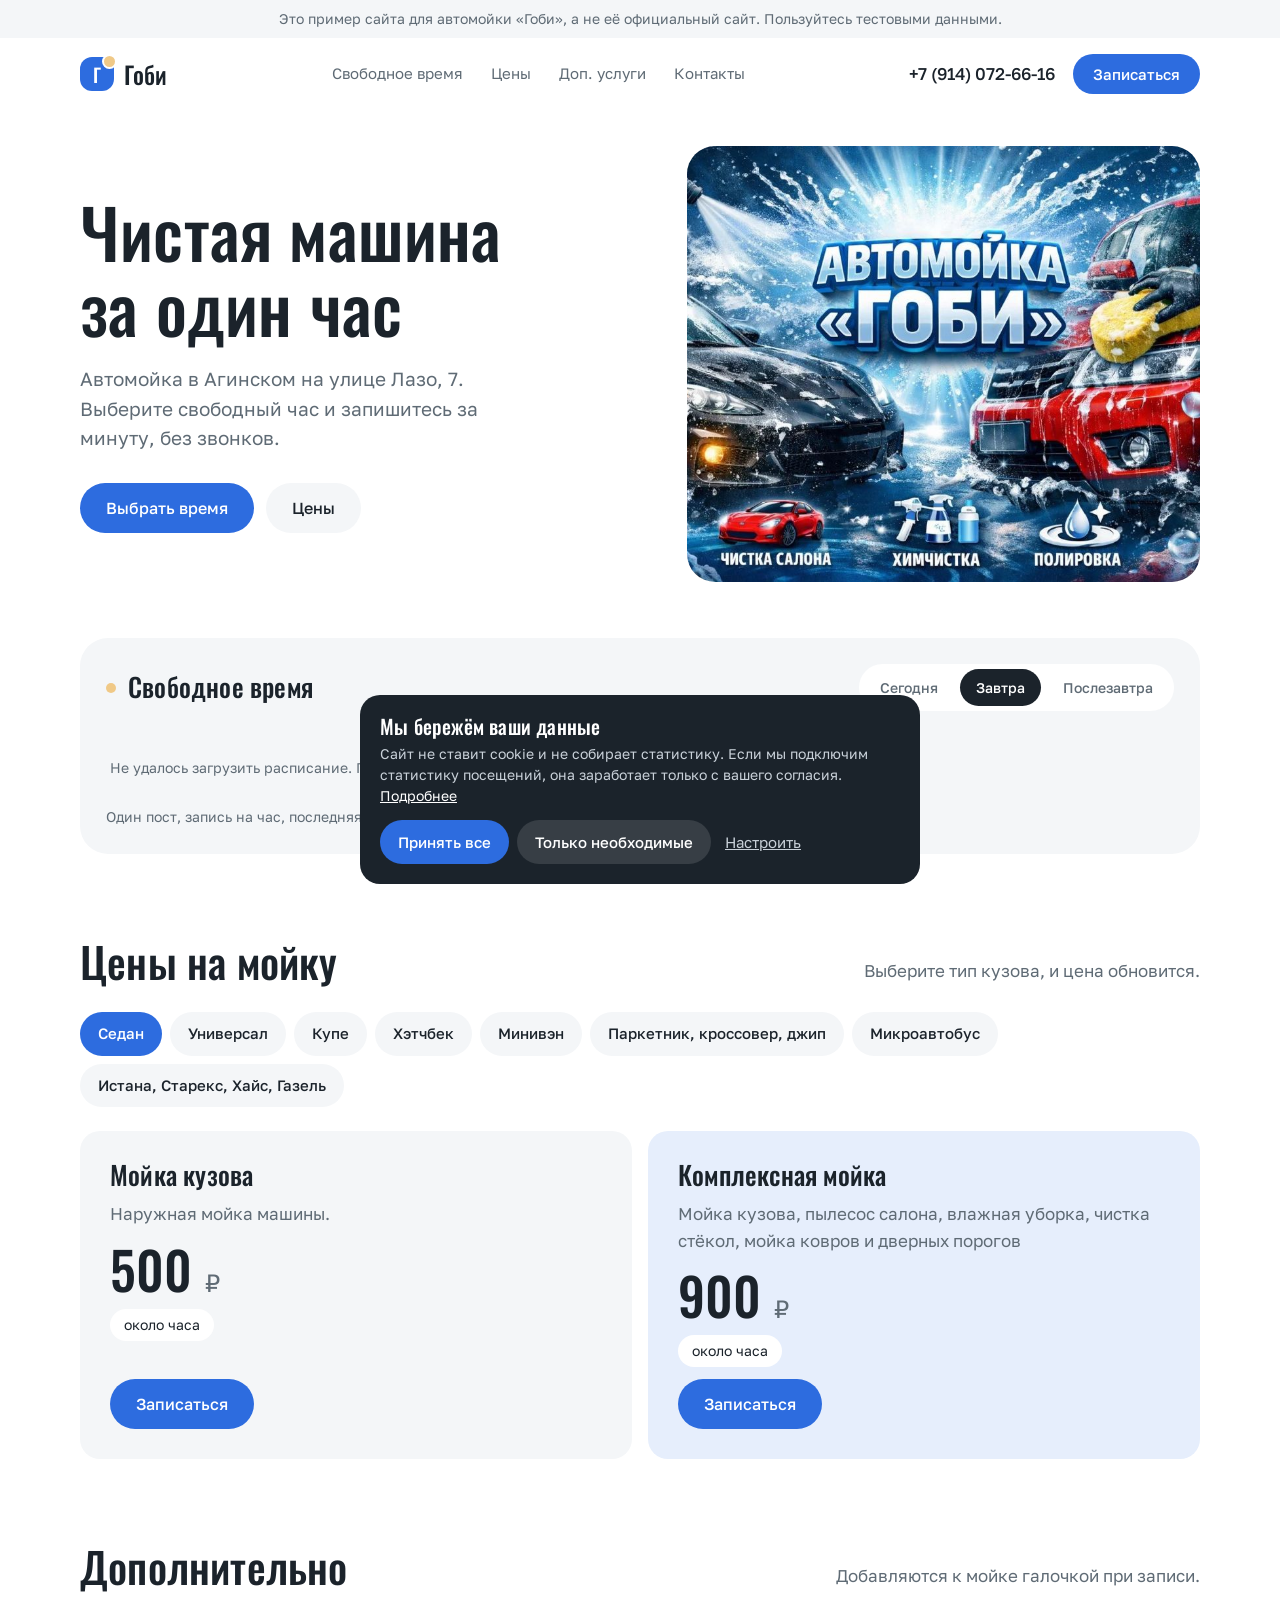
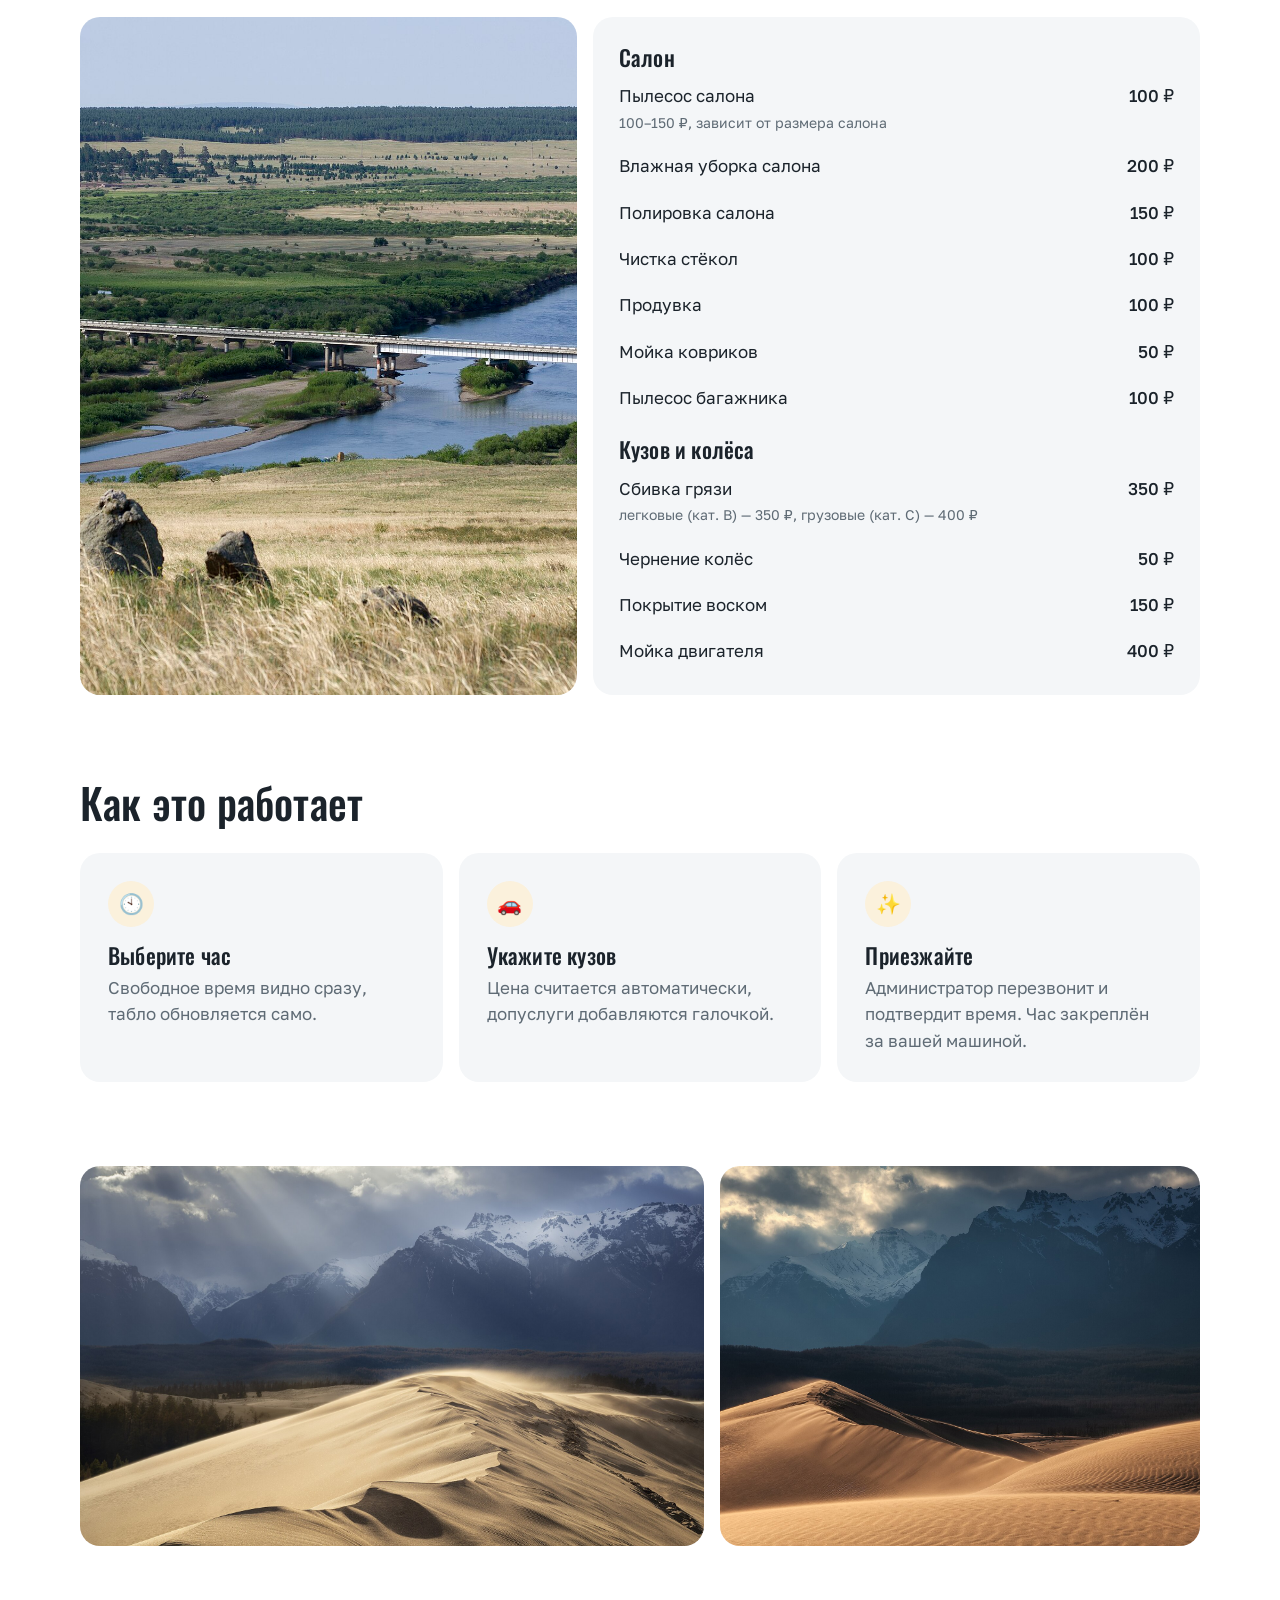
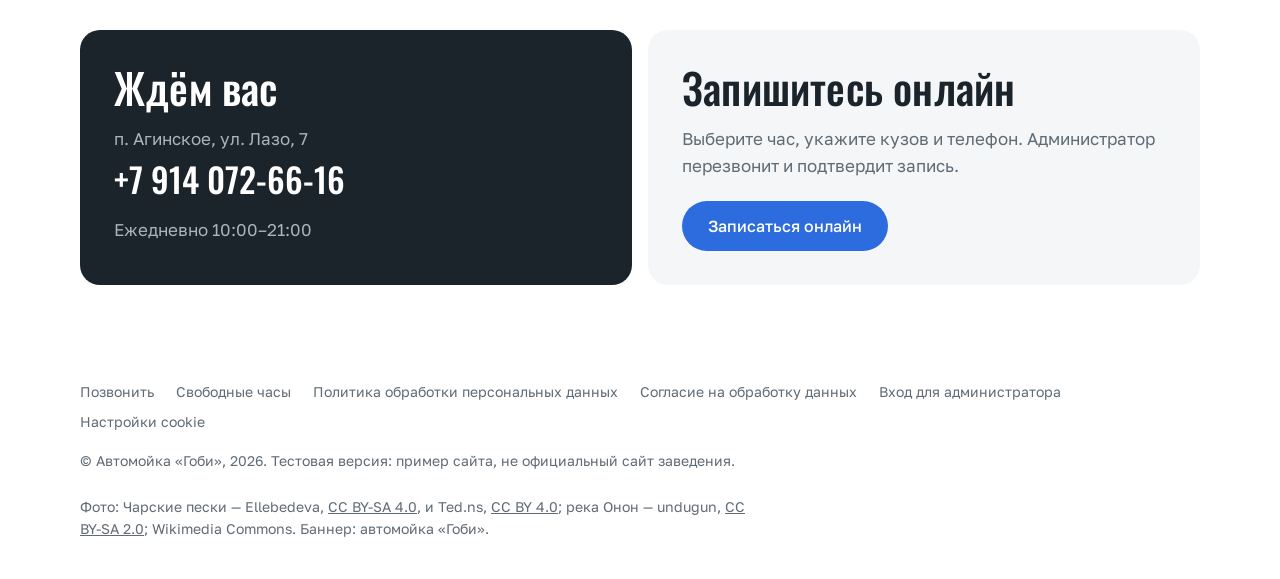
==== commit a7aa874a: "Add files via upload" ====
--- a/index.html
+++ b/index.html
@@ -205,12 +205,23 @@
 .err{display:none;margin-top:16px;padding:14px 16px;border-radius:var(--r-s);background:#fbe4de;color:#8a2a1c}
 .hp{position:absolute;left:-9999px;width:1px;height:1px;overflow:hidden}
 
-/* согласие на cookie (появляется, только если подключена Метрика) */
-.cc{position:fixed;left:16px;right:16px;bottom:calc(16px + env(safe-area-inset-bottom));z-index:50;max-width:520px;margin:0 auto;padding:16px 18px;border-radius:18px;background:#fff;box-shadow:0 10px 40px rgba(27,35,43,.18);font-size:14px;line-height:1.5}
-.cc a{text-decoration:underline}
-.cc .row{display:flex;flex-wrap:wrap;gap:8px;margin-top:12px}
-.cc .btn{padding:10px 18px}
-.cc .btn.ghost{background:var(--soft);color:var(--ink)}
+/* согласие на cookie: показывается при первом визите; до ответа ничего не загружается */
+.cc{position:fixed;left:16px;right:16px;bottom:calc(16px + env(safe-area-inset-bottom));z-index:50;max-width:560px;margin:0 auto;padding:20px;border-radius:20px;background:var(--ink);color:#fff;font-size:14px;line-height:1.5}
+.cc h3{font-size:20px;margin-bottom:6px;display:flex;align-items:center;gap:10px}
+.cc p{color:#c9d1d9}
+.cc a{color:#fff;text-decoration:underline}
+.cc .opts{display:none;margin-top:14px;gap:8px}
+.cc.more .opts{display:grid}
+.cc .opt{display:grid;grid-template-columns:22px 1fr;gap:10px;align-items:start;padding:12px 14px;border-radius:14px;background:rgba(255,255,255,.08);cursor:pointer}
+.cc .opt input{width:20px;height:20px;margin-top:1px;accent-color:var(--blue)}
+.cc .opt b{display:block;color:#fff;font-weight:500}
+.cc .opt span{color:#aab4be}
+.cc .row{display:flex;flex-wrap:wrap;gap:8px;margin-top:14px}
+.cc .btn{padding:11px 18px;font-size:15px}
+.cc .btn.ghost{background:rgba(255,255,255,.12);color:#fff}
+.cc .btn.ghost:hover{background:rgba(255,255,255,.2)}
+.cc .lnkbtn{background:none;border:0;color:#c9d1d9;text-decoration:underline;cursor:pointer;padding:11px 6px;font-size:15px}
+@media(max-width:520px){.cc{left:10px;right:10px;padding:18px}.cc .row .btn{flex:1 1 auto}}
 
 @media (prefers-reduced-motion:reduce){
   html{scroll-behavior:auto}
@@ -654,49 +665,88 @@
 }
 
 // ---- cookie ----
-// Сам сайт cookie не ставит. Если в настройках указан номер счётчика Метрики (metrika),
-// счётчик загружается только после согласия посетителя. Без номера баннера нет: спрашивать не о чем.
-var CC_KEY = 'cookie-consent';
-function ccGet(){ try { return localStorage.getItem(CC_KEY); } catch (e) { return null; } }
-function ccSet(v){ try { localStorage.setItem(CC_KEY, v); } catch (e) {} }
-function loadMetrika(id){
+// Правило: до ответа посетителя сайт не ставит ни одного cookie и не загружает ничего стороннего.
+// Сам сайт cookie не использует вообще. Единственный источник cookie — Яндекс Метрика (если в config.json задан metrika),
+// и она загружается только после «Принять» или включённой галочки «Статистика».
+// Окно показывается при первом визите всегда; ответ хранится год (с датой и версией текста), потом спрашиваем снова.
+// Сам ответ лежит в localStorage браузера: это не cookie и на сервер не отправляется.
+var CC_KEY = 'cookie-consent', CC_VER = 1, CC_DAYS = 365, CC_ID = null, ymLoaded = false;
+function ccGet(){
+  try {
+    var v = JSON.parse(localStorage.getItem(CC_KEY) || 'null');
+    if (!v || v.v !== CC_VER || !v.at || (Date.now() - Date.parse(v.at)) > CC_DAYS * 864e5) return null;
+    return v;
+  } catch (e) { return null; }
+}
+function ccSet(stats){ try { localStorage.setItem(CC_KEY, JSON.stringify({v: CC_VER, stats: !!stats, at: new Date().toISOString()})); } catch (e) {} }
+function hasMetrika(){ return /^\d{5,12}$/.test(String(CC_ID || '')); }
+function loadMetrika(){
+  if (ymLoaded || !hasMetrika()) return; ymLoaded = true;
   (function(m, e, t, r, i, k, a){ m[i] = m[i] || function(){ (m[i].a = m[i].a || []).push(arguments); }; m[i].l = 1 * new Date();
     k = e.createElement(t); a = e.getElementsByTagName(t)[0]; k.async = 1; k.src = r; a.parentNode.insertBefore(k, a);
   })(window, document, 'script', 'https://mc.yandex.ru/metrika/tag.js', 'ym');
-  ym(+id, 'init', {clickmap: true, trackLinks: true, accurateTrackBounce: true});
-}
-function dropMetrikaCookies(){ // отзыв согласия: стираем cookie Метрики
+  ym(+CC_ID, 'init', {clickmap: true, trackLinks: true, accurateTrackBounce: true});
+}
+function dropMetrika(){ // отзыв согласия: стираем cookie и записи Метрики в браузере
   document.cookie.split(';').forEach(function(c){
-    var n = c.split('=')[0].trim();
-    if (/^_ym/.test(n)) [location.hostname, '.' + location.hostname].forEach(function(d){
-      document.cookie = n + '=; expires=Thu, 01 Jan 1970 00:00:00 GMT; path=/; domain=' + d;
-    });
+    var n = c.split('=')[0].trim(); if (!/^_ym/.test(n)) return;
+    var host = location.hostname.split('.'), doms = ['', location.hostname, '.' + location.hostname];
+    for (var i = 1; i < host.length - 1; i++) doms.push('.' + host.slice(i).join('.'));
+    doms.forEach(function(d){ document.cookie = n + '=; expires=Thu, 01 Jan 1970 00:00:00 GMT; path=/' + (d ? '; domain=' + d : ''); });
   });
-}
-function cookieBanner(id){
+  try { Object.keys(localStorage).forEach(function(k){ if (/^_ym/.test(k)) localStorage.removeItem(k); }); } catch (e) {}
+  try { Object.keys(sessionStorage).forEach(function(k){ if (/^_ym/.test(k)) sessionStorage.removeItem(k); }); } catch (e) {}
+}
+function ccDecide(stats){
+  var was = ccGet(); ccSet(stats);
+  var b = document.getElementById('cc'); if (b) b.remove();
+  if (stats) loadMetrika();
+  else if (was && was.stats){ dropMetrika(); location.reload(); } // Метрика уже работала — выгружаем её перезагрузкой
+}
+function cookieBanner(){
   var old = document.getElementById('cc'); if (old) old.remove();
-  var b = el('div', 'cc'); b.id = 'cc'; b.setAttribute('role', 'region'); b.setAttribute('aria-label', 'Согласие на cookie');
-  var p = el('p', '', 'Мы хотим считать посещения сайта с помощью Яндекс Метрики, она использует cookie. Включим её, только если вы согласны. ');
-  var a = el('a', '', 'Подробнее'); a.href = 'privacy.html#cookie'; p.appendChild(a);
-  var row = el('div', 'row'), yes = el('button', 'btn', 'Согласен'), no = el('button', 'btn ghost', 'Отказаться');
-  yes.type = no.type = 'button';
-  yes.onclick = function(){ var was = ccGet(); ccSet('yes'); b.remove(); if (was !== 'yes') loadMetrika(id); };
-  no.onclick = function(){ var was = ccGet(); ccSet('no'); b.remove(); if (was === 'yes'){ dropMetrikaCookies(); location.reload(); } };
-  row.appendChild(yes); row.appendChild(no); b.appendChild(p); b.appendChild(row); document.body.appendChild(b);
+  var cur = ccGet();
+  var b = el('div', 'cc'); b.id = 'cc'; b.setAttribute('role', 'dialog'); b.setAttribute('aria-labelledby', 'cc-h');
+  var h = el('h3', '', 'Мы бережём ваши данные'); h.id = 'cc-h'; b.appendChild(h);
+  var p = el('p', '', hasMetrika()
+    ? 'Сайт работает без cookie. С вашего согласия мы включим Яндекс Метрику: она ставит cookie и считает посещения. Пока вы не ответили, ничего не собирается. '
+    : 'Сайт не ставит cookie и не собирает статистику. Если мы подключим статистику посещений, она заработает только с вашего согласия. ');
+  var a = el('a', '', 'Подробнее'); a.href = 'privacy.html#cookie'; p.appendChild(a); b.appendChild(p);
+  // настройки по категориям
+  var opts = el('div', 'opts');
+  var o1 = el('label', 'opt'), c1 = el('input'); c1.type = 'checkbox'; c1.checked = true; c1.disabled = true;
+  var t1 = el('span'); t1.appendChild(el('b', '', 'Необходимые')); t1.appendChild(document.createTextNode('Запоминают только ваш ответ в этом окне. Cookie не используются.'));
+  o1.appendChild(c1); o1.appendChild(t1); opts.appendChild(o1);
+  var o2 = el('label', 'opt'), c2 = el('input'); c2.type = 'checkbox'; c2.checked = !!(cur && cur.stats);
+  var t2 = el('span'); t2.appendChild(el('b', '', 'Статистика (Яндекс Метрика)')); t2.appendChild(document.createTextNode(hasMetrika() ? 'Cookie ООО «Яндекс» для подсчёта посещений. Данные хранятся в России.' : 'Сейчас на сайте не подключена. Ваш выбор сохранится на будущее.'));
+  o2.appendChild(c2); o2.appendChild(t2); opts.appendChild(o2);
+  b.appendChild(opts);
+  var row = el('div', 'row'), yes = el('button', 'btn', 'Принять все'), no = el('button', 'btn ghost', 'Только необходимые'), set = el('button', 'lnkbtn', 'Настроить');
+  yes.type = no.type = set.type = 'button';
+  yes.onclick = function(){ ccDecide(true); };
+  no.onclick = function(){ ccDecide(false); };
+  set.onclick = function(){
+    if (!b.classList.contains('more')){ b.classList.add('more'); set.textContent = 'Сохранить выбор'; c2.focus(); }
+    else ccDecide(c2.checked);
+  };
+  row.appendChild(yes); row.appendChild(no); row.appendChild(set); b.appendChild(row);
+  document.body.appendChild(b);
 }
 function initCookies(id){
-  if (!/^\d{5,12}$/.test(String(id || ''))) return;
+  CC_ID = id;
   var v = ccGet();
-  if (v === 'yes') loadMetrika(id); else if (v !== 'no') cookieBanner(id);
+  if (!v) cookieBanner(); else if (v.stats) loadMetrika();
   // в подвале ссылка, чтобы передумать в любой момент
-  var f = document.getElementById('foot-lnk'), s = el('button', 'cclink', 'Настройки cookie');
-  s.type = 'button'; s.onclick = function(){ cookieBanner(id); }; f.appendChild(s);
+  if (!document.getElementById('cc-set')){
+    var s = el('button', 'cclink', 'Настройки cookie'); s.id = 'cc-set';
+    s.type = 'button'; s.onclick = function(){ cookieBanner(); }; document.getElementById('foot-lnk').appendChild(s);
+  }
 }
 
 function getJson(u){ return fetch(u, {cache: 'no-cache'}).then(function(r){ if (!r.ok) throw new Error(u + ': ' + r.status); return r.json(); }); }
 getJson(WORKER_URL + '/config').catch(function(){ return getJson('config.json'); })
   .then(start)
-  .catch(function(e){ console.error(e); document.getElementById('rows').innerHTML = '<p class="note">Не удалось загрузить настройки сайта. Позвоните нам: +7 914 072-66-16.</p>'; });
+  .catch(function(e){ console.error(e); initCookies(null); document.getElementById('rows').innerHTML = '<p class="note">Не удалось загрузить настройки сайта. Позвоните нам: +7 914 072-66-16.</p>'; });
 </script>
 </body>
 </html>
